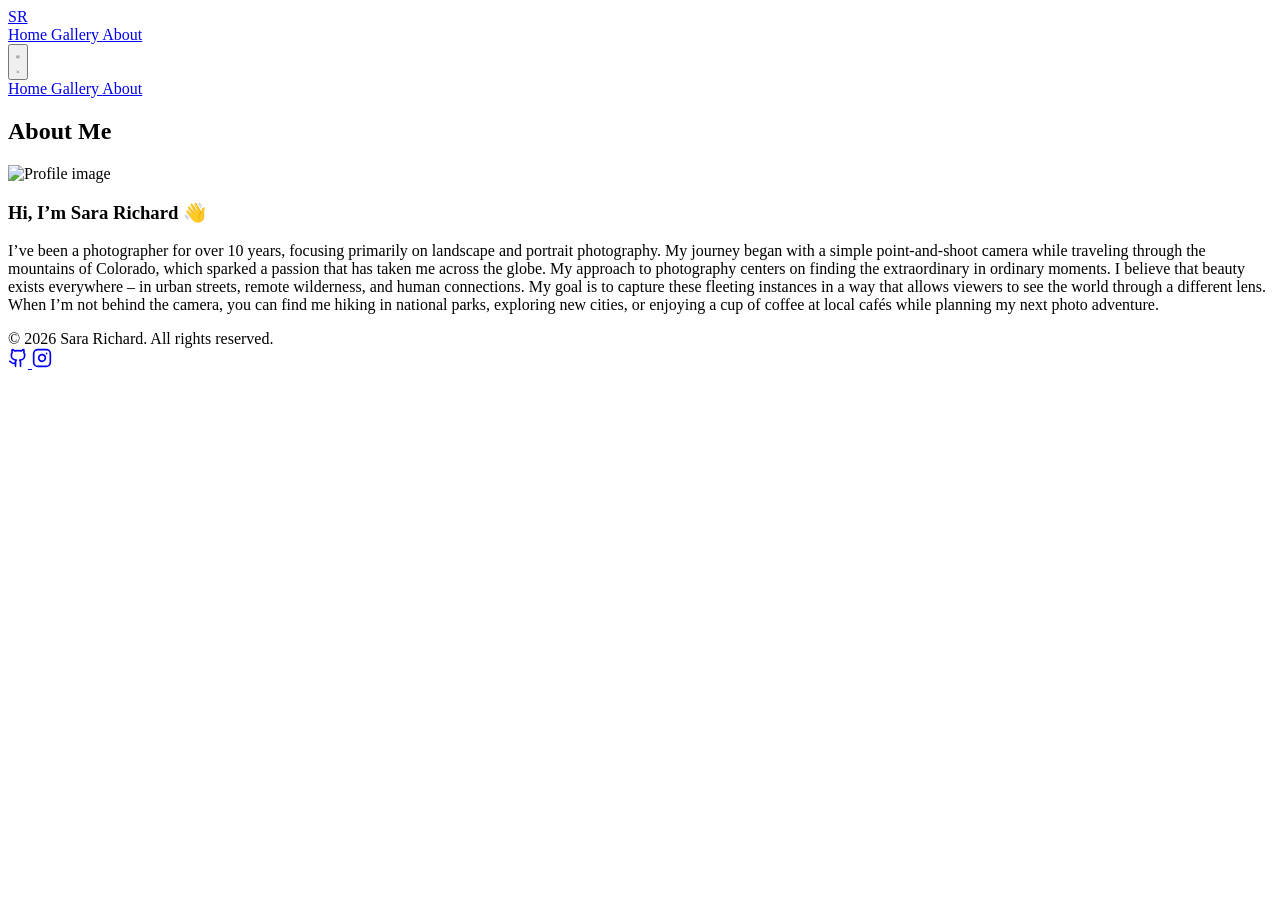
==== about/index.html @ f0ae27d9 "Deploying to gh-pages from @ momentsbyandrew/astro-site@68e02609ec1c81f5d4b66ccd08ec660461663c8a 🚀" ====
<!DOCTYPE html><html lang="en" class="h-full"> <head><meta charset="utf-8"><link rel="icon" type="image/x-icon" href="/astro-photography-portfolio/favicon.ico"><link rel="preconnect" href="https://fonts.googleapis.com"><link rel="preconnect" href="https://fonts.gstatic.com" crossorigin><link href="https://fonts.googleapis.com/css2?family=Dancing+Script:wght@400;500;600;700&display=swap" rel="stylesheet"><meta name="viewport" content="width=device-width"><meta name="generator" content="Astro v5.8.1"><title>Sara Richard</title><link rel="stylesheet" href="/astro-photography-portfolio/_astro/about.BwCIxoq3.css"></head> <body> <link rel="preconnect" href="https://fonts.googleapis.com"><link rel="preconnect" href="https://fonts.gstatic.com" crossorigin><link href="https://fonts.googleapis.com/css2?family=Dancing+Script:wght@400..700&display=swap" rel="stylesheet"><nav x-data="{ isOpen: false, scrolled: false }" @scroll.window="scrolled = window.scrollY > 50" class="fixed top-0 left-0 w-full z-50 transition-all duration-300" :class="scrolled ? 'py-3 bg-white shadow-sm' : 'py-5 bg-transparent'"> <div class="container mx-auto flex justify-between items-center"> <a href="/astro-photography-portfolio" id="logo" class="text-2xl md:text-4xl font-semibold tracking-tight"> SR </a> <!-- Desktop Menu --> <div class="hidden md:flex space-x-8"> <a href="/astro-photography-portfolio" class="nav-link relative after:content-[''] after:absolute after:left-0 after:bottom-[-2px] after:h-[2px] after:bg-black after:w-0 hover:after:w-full transition-all"> Home </a><a href="/astro-photography-portfolio/collections" class="nav-link relative after:content-[''] after:absolute after:left-0 after:bottom-[-2px] after:h-[2px] after:bg-black after:w-0 hover:after:w-full transition-all"> Gallery </a><a href="/astro-photography-portfolio/about" class="nav-link relative after:content-[''] after:absolute after:left-0 after:bottom-[-2px] after:h-[2px] after:bg-black after:w-0 hover:after:w-full transition-all"> About </a> </div> <!-- Mobile Menu Button --> <button @click="isOpen = !isOpen" class="md:hidden text-gray-800 focus:outline-none"> <svg x-show="!isOpen" class="h-6 w-6" fill="none" viewBox="0 0 24 24" stroke="currentColor"> <path stroke-linecap="round" stroke-linejoin="round" stroke-width="2" d="M4 6h16M4 12h16M4 18h16"></path> </svg> <svg x-show="isOpen" class="h-6 w-6" fill="none" viewBox="0 0 24 24" stroke="currentColor"> <path stroke-linecap="round" stroke-linejoin="round" stroke-width="2" d="M6 18L18 6M6 6l12 12"></path> </svg> </button> </div> <!-- Mobile Menu --> <div x-show="isOpen" class="md:hidden absolute top-full left-0 w-full bg-white shadow-md"> <div class="flex flex-col py-4 px-6 space-y-4"> <a href="/astro-photography-portfolio" class="text-lg" @click="isOpen = false"> Home </a><a href="/astro-photography-portfolio/collections" class="text-lg" @click="isOpen = false"> Gallery </a><a href="/astro-photography-portfolio/about" class="text-lg" @click="isOpen = false"> About </a> </div> </div> </nav> <main>  <section class="pt-32 pb-20"> <div class="container-custom"> <div class="max-w-2xl mx-auto text-center mb-16"> <h1 class="text-4xl md:text-5xl font-bold mb-4">About Me</h1> </div> <div class="grid grid-cols-1 lg:grid-cols-2 gap-16 items-center"> <div> <img src="/astro-photography-portfolio/images/profile.webp" alt="Profile image" class="w-full h-auto rounded-lg shadow-lg border-8 my-4 border-white md:p-4" width="720" height="720"> </div> <div class="prose text-gray-700 mb-6"> <h3 id="hi-im-sara-richard">Hi, I’m Sara Richard 👋</h3>
<p>I’ve been a photographer for over 10 years, focusing primarily on landscape and portrait photography. My journey began
with a simple point-and-shoot camera while traveling through the mountains of Colorado, which sparked a passion that has
taken me across the globe.
My approach to photography centers on finding the extraordinary in ordinary moments. I believe that beauty exists
everywhere – in urban streets, remote wilderness, and human connections. My goal is to capture these fleeting instances
in a way that allows viewers to see the world through a different lens.
When I’m not behind the camera, you can find me hiking in national parks, exploring new cities, or enjoying a cup of
coffee at local cafés while planning my next photo adventure.</p> </div> </div> </div> </section>  </main> <footer class="py-10 border-t border-gray-100 mt-auto"> <div class="container mx-auto"> <div class="flex flex-col md:flex-row justify-between items-center"> <div class="text-sm font-sans text-gray-500 mb-4 md:mb-0">
© 2026 Sara Richard. All rights reserved.
</div> <div class="flex space-x-6"> <a href="https://github.com/rockem/astro-photography-portfolio" target="_blank" rel="noopener noreferrer" class="text-gray-500 hover:text-gray-800 transition-colors duration-200" aria-label="GitHub"> <svg xmlns="http://www.w3.org/2000/svg" stroke-width="2" width="20" height="20" stroke="currentColor" stroke-linecap="round" stroke-linejoin="round" fill="none" viewBox="0 0 24 24" class="lucide lucide-github">  <path d="M15 22v-4a4.8 4.8 0 0 0-1-3.5c3 0 6-2 6-5.5.08-1.25-.27-2.48-1-3.5.28-1.15.28-2.35 0-3.5 0 0-1 0-3 1.5-2.64-.5-5.36-.5-8 0C6 2 5 2 5 2c-.3 1.15-.3 2.35 0 3.5A5.403 5.403 0 0 0 4 9c0 3.5 3 5.5 6 5.5-.39.49-.68 1.05-.85 1.65-.17.6-.22 1.23-.15 1.85v4"></path> <path d="M9 18c-4.51 2-5-2-7-2"></path>  </svg> </a><a href="https://www.instagram.com" target="_blank" rel="noopener noreferrer" class="text-gray-500 hover:text-gray-800 transition-colors duration-200" aria-label="Instagram"> <svg xmlns="http://www.w3.org/2000/svg" stroke-width="2" width="20" height="20" stroke="currentColor" stroke-linecap="round" stroke-linejoin="round" fill="none" viewBox="0 0 24 24" class="lucide lucide-instagram">  <rect width="20" height="20" x="2" y="2" rx="5" ry="5"></rect> <path d="M16 11.37A4 4 0 1 1 12.63 8 4 4 0 0 1 16 11.37z"></path> <line x1="17.5" x2="17.51" y1="6.5" y2="6.5"></line>  </svg> </a> </div> </div> </div> </footer> <script defer src="https://unpkg.com/alpinejs@3.x.x/dist/cdn.min.js"></script></body></html>
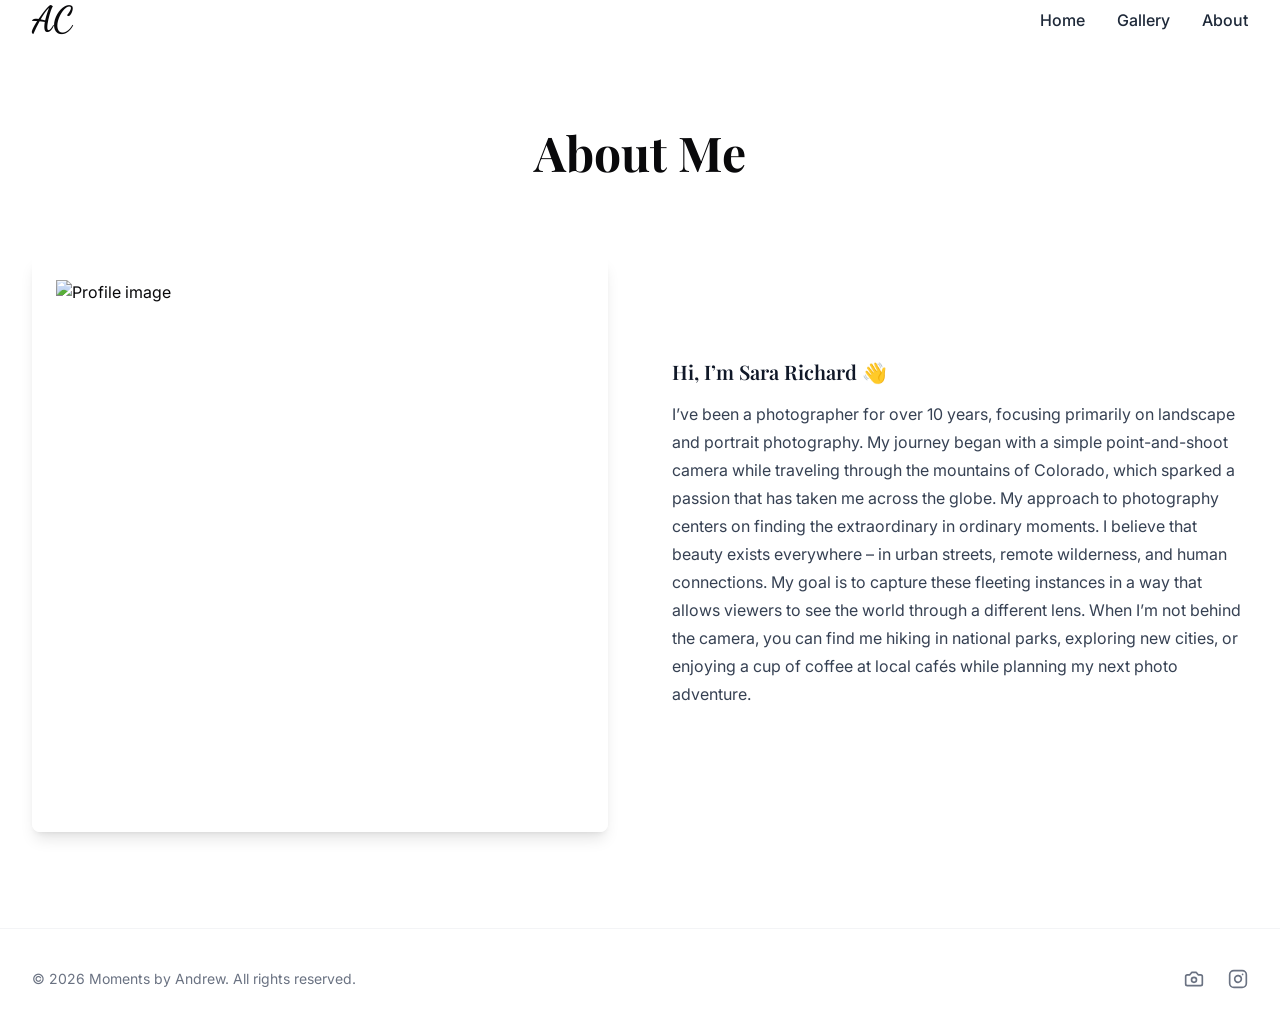
==== commit c1c20f5c: "Deploying to gh-pages from @ momentsbyandrew/astro-site@abc26e1e78dba53035476753a59da7ffa6b066e9 🚀" ====
--- a/about/index.html
+++ b/about/index.html
@@ -1,4 +1,4 @@
-<!DOCTYPE html><html lang="en" class="h-full"> <head><meta charset="utf-8"><link rel="icon" type="image/x-icon" href="/astro-photography-portfolio/favicon.ico"><link rel="preconnect" href="https://fonts.googleapis.com"><link rel="preconnect" href="https://fonts.gstatic.com" crossorigin><link href="https://fonts.googleapis.com/css2?family=Dancing+Script:wght@400;500;600;700&display=swap" rel="stylesheet"><meta name="viewport" content="width=device-width"><meta name="generator" content="Astro v5.8.1"><title>Sara Richard</title><link rel="stylesheet" href="/astro-photography-portfolio/_astro/about.BwCIxoq3.css"></head> <body> <link rel="preconnect" href="https://fonts.googleapis.com"><link rel="preconnect" href="https://fonts.gstatic.com" crossorigin><link href="https://fonts.googleapis.com/css2?family=Dancing+Script:wght@400..700&display=swap" rel="stylesheet"><nav x-data="{ isOpen: false, scrolled: false }" @scroll.window="scrolled = window.scrollY > 50" class="fixed top-0 left-0 w-full z-50 transition-all duration-300" :class="scrolled ? 'py-3 bg-white shadow-sm' : 'py-5 bg-transparent'"> <div class="container mx-auto flex justify-between items-center"> <a href="/astro-photography-portfolio" id="logo" class="text-2xl md:text-4xl font-semibold tracking-tight"> SR </a> <!-- Desktop Menu --> <div class="hidden md:flex space-x-8"> <a href="/astro-photography-portfolio" class="nav-link relative after:content-[''] after:absolute after:left-0 after:bottom-[-2px] after:h-[2px] after:bg-black after:w-0 hover:after:w-full transition-all"> Home </a><a href="/astro-photography-portfolio/collections" class="nav-link relative after:content-[''] after:absolute after:left-0 after:bottom-[-2px] after:h-[2px] after:bg-black after:w-0 hover:after:w-full transition-all"> Gallery </a><a href="/astro-photography-portfolio/about" class="nav-link relative after:content-[''] after:absolute after:left-0 after:bottom-[-2px] after:h-[2px] after:bg-black after:w-0 hover:after:w-full transition-all"> About </a> </div> <!-- Mobile Menu Button --> <button @click="isOpen = !isOpen" class="md:hidden text-gray-800 focus:outline-none"> <svg x-show="!isOpen" class="h-6 w-6" fill="none" viewBox="0 0 24 24" stroke="currentColor"> <path stroke-linecap="round" stroke-linejoin="round" stroke-width="2" d="M4 6h16M4 12h16M4 18h16"></path> </svg> <svg x-show="isOpen" class="h-6 w-6" fill="none" viewBox="0 0 24 24" stroke="currentColor"> <path stroke-linecap="round" stroke-linejoin="round" stroke-width="2" d="M6 18L18 6M6 6l12 12"></path> </svg> </button> </div> <!-- Mobile Menu --> <div x-show="isOpen" class="md:hidden absolute top-full left-0 w-full bg-white shadow-md"> <div class="flex flex-col py-4 px-6 space-y-4"> <a href="/astro-photography-portfolio" class="text-lg" @click="isOpen = false"> Home </a><a href="/astro-photography-portfolio/collections" class="text-lg" @click="isOpen = false"> Gallery </a><a href="/astro-photography-portfolio/about" class="text-lg" @click="isOpen = false"> About </a> </div> </div> </nav> <main>  <section class="pt-32 pb-20"> <div class="container-custom"> <div class="max-w-2xl mx-auto text-center mb-16"> <h1 class="text-4xl md:text-5xl font-bold mb-4">About Me</h1> </div> <div class="grid grid-cols-1 lg:grid-cols-2 gap-16 items-center"> <div> <img src="/astro-photography-portfolio/images/profile.webp" alt="Profile image" class="w-full h-auto rounded-lg shadow-lg border-8 my-4 border-white md:p-4" width="720" height="720"> </div> <div class="prose text-gray-700 mb-6"> <h3 id="hi-im-sara-richard">Hi, I’m Sara Richard 👋</h3>
+<!DOCTYPE html><html lang="en" class="h-full"> <head><meta charset="utf-8"><link rel="icon" type="image/x-icon" href="//favicon.ico"><link rel="preconnect" href="https://fonts.googleapis.com"><link rel="preconnect" href="https://fonts.gstatic.com" crossorigin><link href="https://fonts.googleapis.com/css2?family=Dancing+Script:wght@400;500;600;700&display=swap" rel="stylesheet"><meta name="viewport" content="width=device-width"><meta name="generator" content="Astro v5.8.1"><title>Moments by Andrew</title><link rel="stylesheet" href="/_astro/about.BwCIxoq3.css"></head> <body> <link rel="preconnect" href="https://fonts.googleapis.com"><link rel="preconnect" href="https://fonts.gstatic.com" crossorigin><link href="https://fonts.googleapis.com/css2?family=Dancing+Script:wght@400..700&display=swap" rel="stylesheet"><nav x-data="{ isOpen: false, scrolled: false }" @scroll.window="scrolled = window.scrollY > 50" class="fixed top-0 left-0 w-full z-50 transition-all duration-300" :class="scrolled ? 'py-3 bg-white shadow-sm' : 'py-5 bg-transparent'"> <div class="container mx-auto flex justify-between items-center"> <a href="/" id="logo" class="text-2xl md:text-4xl font-semibold tracking-tight"> AC </a> <!-- Desktop Menu --> <div class="hidden md:flex space-x-8"> <a href="/" class="nav-link relative after:content-[''] after:absolute after:left-0 after:bottom-[-2px] after:h-[2px] after:bg-black after:w-0 hover:after:w-full transition-all"> Home </a><a href="//collections" class="nav-link relative after:content-[''] after:absolute after:left-0 after:bottom-[-2px] after:h-[2px] after:bg-black after:w-0 hover:after:w-full transition-all"> Gallery </a><a href="//about" class="nav-link relative after:content-[''] after:absolute after:left-0 after:bottom-[-2px] after:h-[2px] after:bg-black after:w-0 hover:after:w-full transition-all"> About </a> </div> <!-- Mobile Menu Button --> <button @click="isOpen = !isOpen" class="md:hidden text-gray-800 focus:outline-none"> <svg x-show="!isOpen" class="h-6 w-6" fill="none" viewBox="0 0 24 24" stroke="currentColor"> <path stroke-linecap="round" stroke-linejoin="round" stroke-width="2" d="M4 6h16M4 12h16M4 18h16"></path> </svg> <svg x-show="isOpen" class="h-6 w-6" fill="none" viewBox="0 0 24 24" stroke="currentColor"> <path stroke-linecap="round" stroke-linejoin="round" stroke-width="2" d="M6 18L18 6M6 6l12 12"></path> </svg> </button> </div> <!-- Mobile Menu --> <div x-show="isOpen" class="md:hidden absolute top-full left-0 w-full bg-white shadow-md"> <div class="flex flex-col py-4 px-6 space-y-4"> <a href="/" class="text-lg" @click="isOpen = false"> Home </a><a href="//collections" class="text-lg" @click="isOpen = false"> Gallery </a><a href="//about" class="text-lg" @click="isOpen = false"> About </a> </div> </div> </nav> <main>  <section class="pt-32 pb-20"> <div class="container-custom"> <div class="max-w-2xl mx-auto text-center mb-16"> <h1 class="text-4xl md:text-5xl font-bold mb-4">About Me</h1> </div> <div class="grid grid-cols-1 lg:grid-cols-2 gap-16 items-center"> <div> <img src="//images/profile.webp" alt="Profile image" class="w-full h-auto rounded-lg shadow-lg border-8 my-4 border-white md:p-4" width="720" height="720"> </div> <div class="prose text-gray-700 mb-6"> <h3 id="hi-im-sara-richard">Hi, I’m Sara Richard 👋</h3>
 <p>I’ve been a photographer for over 10 years, focusing primarily on landscape and portrait photography. My journey began
 with a simple point-and-shoot camera while traveling through the mountains of Colorado, which sparked a passion that has
 taken me across the globe.
@@ -7,5 +7,5 @@
 in a way that allows viewers to see the world through a different lens.
 When I’m not behind the camera, you can find me hiking in national parks, exploring new cities, or enjoying a cup of
 coffee at local cafés while planning my next photo adventure.</p> </div> </div> </div> </section>  </main> <footer class="py-10 border-t border-gray-100 mt-auto"> <div class="container mx-auto"> <div class="flex flex-col md:flex-row justify-between items-center"> <div class="text-sm font-sans text-gray-500 mb-4 md:mb-0">
-© 2026 Sara Richard. All rights reserved.
-</div> <div class="flex space-x-6"> <a href="https://github.com/rockem/astro-photography-portfolio" target="_blank" rel="noopener noreferrer" class="text-gray-500 hover:text-gray-800 transition-colors duration-200" aria-label="GitHub"> <svg xmlns="http://www.w3.org/2000/svg" stroke-width="2" width="20" height="20" stroke="currentColor" stroke-linecap="round" stroke-linejoin="round" fill="none" viewBox="0 0 24 24" class="lucide lucide-github">  <path d="M15 22v-4a4.8 4.8 0 0 0-1-3.5c3 0 6-2 6-5.5.08-1.25-.27-2.48-1-3.5.28-1.15.28-2.35 0-3.5 0 0-1 0-3 1.5-2.64-.5-5.36-.5-8 0C6 2 5 2 5 2c-.3 1.15-.3 2.35 0 3.5A5.403 5.403 0 0 0 4 9c0 3.5 3 5.5 6 5.5-.39.49-.68 1.05-.85 1.65-.17.6-.22 1.23-.15 1.85v4"></path> <path d="M9 18c-4.51 2-5-2-7-2"></path>  </svg> </a><a href="https://www.instagram.com" target="_blank" rel="noopener noreferrer" class="text-gray-500 hover:text-gray-800 transition-colors duration-200" aria-label="Instagram"> <svg xmlns="http://www.w3.org/2000/svg" stroke-width="2" width="20" height="20" stroke="currentColor" stroke-linecap="round" stroke-linejoin="round" fill="none" viewBox="0 0 24 24" class="lucide lucide-instagram">  <rect width="20" height="20" x="2" y="2" rx="5" ry="5"></rect> <path d="M16 11.37A4 4 0 1 1 12.63 8 4 4 0 0 1 16 11.37z"></path> <line x1="17.5" x2="17.51" y1="6.5" y2="6.5"></line>  </svg> </a> </div> </div> </div> </footer> <script defer src="https://unpkg.com/alpinejs@3.x.x/dist/cdn.min.js"></script></body></html>+© 2026 Moments by Andrew. All rights reserved.
+</div> <div class="flex space-x-6"> <a href="https://momentsbyandrew.com" target="_blank" rel="noopener noreferrer" class="text-gray-500 hover:text-gray-800 transition-colors duration-200" aria-label="Home"> <svg xmlns="http://www.w3.org/2000/svg" stroke-width="2" width="20" height="20" stroke="currentColor" stroke-linecap="round" stroke-linejoin="round" fill="none" viewBox="0 0 24 24" class="lucide lucide-camera">  <path d="M14.5 4h-5L7 7H4a2 2 0 0 0-2 2v9a2 2 0 0 0 2 2h16a2 2 0 0 0 2-2V9a2 2 0 0 0-2-2h-3l-2.5-3z"></path> <circle cx="12" cy="13" r="3"></circle>  </svg> </a><a href="https://www.instagram.com/capi2lo/" target="_blank" rel="noopener noreferrer" class="text-gray-500 hover:text-gray-800 transition-colors duration-200" aria-label="Instagram"> <svg xmlns="http://www.w3.org/2000/svg" stroke-width="2" width="20" height="20" stroke="currentColor" stroke-linecap="round" stroke-linejoin="round" fill="none" viewBox="0 0 24 24" class="lucide lucide-instagram">  <rect width="20" height="20" x="2" y="2" rx="5" ry="5"></rect> <path d="M16 11.37A4 4 0 1 1 12.63 8 4 4 0 0 1 16 11.37z"></path> <line x1="17.5" x2="17.51" y1="6.5" y2="6.5"></line>  </svg> </a> </div> </div> </div> </footer> <script defer src="https://unpkg.com/alpinejs@3.x.x/dist/cdn.min.js"></script></body></html>
--- a/_astro/about.BwCIxoq3.css
+++ b/_astro/about.BwCIxoq3.css
@@ -0,0 +1 @@
+@import"https://fonts.googleapis.com/css2?family=Playfair+Display:wght@400;500;600;700&family=Inter:wght@300;400;500;600&display=swap";@import"https://fonts.googleapis.com/css2?family=Dancing+Script:wght@400;500;600;700&display=swap";/*! tailwindcss v4.0.14 | MIT License | https://tailwindcss.com */@layer theme{:root,:host{--font-mono:ui-monospace,SFMono-Regular,Menlo,Monaco,Consolas,"Liberation Mono","Courier New",monospace;--color-gray-100:oklch(.967 .003 264.542);--color-gray-200:oklch(.928 .006 264.531);--color-gray-300:oklch(.872 .01 258.338);--color-gray-500:oklch(.551 .027 264.364);--color-gray-600:oklch(.446 .03 256.802);--color-gray-700:oklch(.373 .034 259.733);--color-gray-800:oklch(.278 .033 256.848);--color-gray-900:oklch(.21 .034 264.665);--color-black:#000;--color-white:#fff;--spacing:.25rem;--container-xl:36rem;--container-2xl:42rem;--text-sm:.875rem;--text-sm--line-height:calc(1.25/.875);--text-base:1rem;--text-base--line-height: 1.5 ;--text-lg:1.125rem;--text-lg--line-height:calc(1.75/1.125);--text-2xl:1.5rem;--text-2xl--line-height:calc(2/1.5);--text-3xl:1.875rem;--text-3xl--line-height: 1.2 ;--text-4xl:2.25rem;--text-4xl--line-height:calc(2.5/2.25);--text-5xl:3rem;--text-5xl--line-height:1;--font-weight-medium:500;--font-weight-semibold:600;--font-weight-bold:700;--tracking-tight:-.025em;--leading-tight:1.25;--ease-out:cubic-bezier(0,0,.2,1);--ease-in-out:cubic-bezier(.4,0,.2,1);--default-transition-duration:.15s;--default-transition-timing-function:cubic-bezier(.4,0,.2,1);--default-font-family:Inter,sans-serif;--default-font-feature-settings:normal;--default-font-variation-settings:normal;--default-mono-font-family:var(--font-mono);--default-mono-font-feature-settings:var(--font-mono--font-feature-settings);--default-mono-font-variation-settings:var(--font-mono--font-variation-settings)}}@layer base{*,:after,:before,::backdrop{box-sizing:border-box;border:0 solid;margin:0;padding:0}::file-selector-button{box-sizing:border-box;border:0 solid;margin:0;padding:0}html,:host{-webkit-text-size-adjust:100%;tab-size:4;line-height:1.5;font-family:var(--default-font-family,ui-sans-serif,system-ui,sans-serif,"Apple Color Emoji","Segoe UI Emoji","Segoe UI Symbol","Noto Color Emoji");font-feature-settings:var(--default-font-feature-settings,normal);font-variation-settings:var(--default-font-variation-settings,normal);-webkit-tap-highlight-color:transparent}body{line-height:inherit}hr{height:0;color:inherit;border-top-width:1px}abbr:where([title]){-webkit-text-decoration:underline dotted;text-decoration:underline dotted}h1,h2,h3,h4,h5,h6{font-size:inherit;font-weight:inherit}a{color:inherit;-webkit-text-decoration:inherit;text-decoration:inherit}b,strong{font-weight:bolder}code,kbd,samp,pre{font-family:var(--default-mono-font-family,ui-monospace,SFMono-Regular,Menlo,Monaco,Consolas,"Liberation Mono","Courier New",monospace);font-feature-settings:var(--default-mono-font-feature-settings,normal);font-variation-settings:var(--default-mono-font-variation-settings,normal);font-size:1em}small{font-size:80%}sub,sup{vertical-align:baseline;font-size:75%;line-height:0;position:relative}sub{bottom:-.25em}sup{top:-.5em}table{text-indent:0;border-color:inherit;border-collapse:collapse}:-moz-focusring{outline:auto}progress{vertical-align:baseline}summary{display:list-item}ol,ul,menu{list-style:none}img,svg,video,canvas,audio,iframe,embed,object{vertical-align:middle;display:block}img,video{max-width:100%;height:auto}button,input,select,optgroup,textarea{font:inherit;font-feature-settings:inherit;font-variation-settings:inherit;letter-spacing:inherit;color:inherit;opacity:1;background-color:#0000;border-radius:0}::file-selector-button{font:inherit;font-feature-settings:inherit;font-variation-settings:inherit;letter-spacing:inherit;color:inherit;opacity:1;background-color:#0000;border-radius:0}:where(select:is([multiple],[size])) optgroup{font-weight:bolder}:where(select:is([multiple],[size])) optgroup option{padding-inline-start:20px}::file-selector-button{margin-inline-end:4px}::placeholder{opacity:1;color:color-mix(in oklab,currentColor 50%,transparent)}textarea{resize:vertical}::-webkit-search-decoration{-webkit-appearance:none}::-webkit-date-and-time-value{min-height:1lh;text-align:inherit}::-webkit-datetime-edit{display:inline-flex}::-webkit-datetime-edit-fields-wrapper{padding:0}::-webkit-datetime-edit{padding-block:0}::-webkit-datetime-edit-year-field{padding-block:0}::-webkit-datetime-edit-month-field{padding-block:0}::-webkit-datetime-edit-day-field{padding-block:0}::-webkit-datetime-edit-hour-field{padding-block:0}::-webkit-datetime-edit-minute-field{padding-block:0}::-webkit-datetime-edit-second-field{padding-block:0}::-webkit-datetime-edit-millisecond-field{padding-block:0}::-webkit-datetime-edit-meridiem-field{padding-block:0}:-moz-ui-invalid{box-shadow:none}button,input:where([type=button],[type=reset],[type=submit]){appearance:button}::file-selector-button{appearance:button}::-webkit-inner-spin-button{height:auto}::-webkit-outer-spin-button{height:auto}[hidden]:where(:not([hidden=until-found])){display:none!important}:root{--background:0 0% 100%;--foreground:240 10% 3.9%;--card:0 0% 100%;--card-foreground:240 10% 3.9%;--popover:0 0% 100%;--popover-foreground:240 10% 3.9%;--primary:240 5.9% 10%;--primary-foreground:0 0% 98%;--secondary:240 4.8% 95.9%;--secondary-foreground:240 5.9% 10%;--muted:240 4.8% 95.9%;--muted-foreground:240 3.8% 46.1%;--accent:240 4.8% 95.9%;--accent-foreground:240 5.9% 10%;--destructive:0 84.2% 60.2%;--destructive-foreground:0 0% 98%;--border:240 5.9% 90%;--input:240 5.9% 90%;--ring:240 10% 3.9%;--radius:.5rem}body{background-color:hsl(var(--background));color:hsl(var(--foreground));font-family:Inter,sans-serif}h1,h2,h3,h4,h5,h6{font-family:Playfair Display,serif}#logo{font-family:Dancing Script,cursive}}@layer components{.container-custom{max-width:1400px;padding-inline:calc(var(--spacing)*4);margin-inline:auto}@media (width>=40rem){.container-custom{padding-inline:calc(var(--spacing)*6)}}@media (width>=64rem){.container-custom{padding-inline:calc(var(--spacing)*8)}}.nav-link{font-size:var(--text-base);line-height:var(--tw-leading,var(--text-base--line-height));--tw-font-weight:var(--font-weight-medium);font-weight:var(--font-weight-medium);color:var(--color-gray-800);transition-property:all;transition-timing-function:var(--tw-ease,var(--default-transition-timing-function));transition-duration:var(--tw-duration,var(--default-transition-duration));--tw-duration:.3s;transition-duration:.3s;position:relative}@media (hover:hover){.nav-link:hover{color:var(--color-black)}}.nav-link:after{bottom:-2px;left:calc(var(--spacing)*0);height:1px;width:calc(var(--spacing)*0);background-color:var(--color-black);transition-property:all;transition-timing-function:var(--tw-ease,var(--default-transition-timing-function));transition-duration:var(--tw-duration,var(--default-transition-duration));--tw-duration:.3s;--tw-ease:var(--ease-in-out);transition-duration:.3s;transition-timing-function:var(--ease-in-out);--tw-content:"";content:var(--tw-content);position:absolute}.nav-link:hover:after{width:100%}}@layer utilities{.visible{visibility:visible}.absolute{position:absolute}.fixed{position:fixed}.relative{position:relative}.top-0{top:calc(var(--spacing)*0)}.top-\[80px\]{top:80px}.top-full{top:100%}.right-0{right:calc(var(--spacing)*0)}.bottom-10{bottom:calc(var(--spacing)*10)}.bottom-\[120px\]{bottom:120px}.left-0{left:calc(var(--spacing)*0)}.z-0{z-index:0}.z-10{z-index:10}.z-50{z-index:50}.container{width:100%}@media (width>=40rem){.container{max-width:40rem}}@media (width>=48rem){.container{max-width:48rem}}@media (width>=64rem){.container{max-width:64rem}}@media (width>=80rem){.container{max-width:80rem}}@media (width>=96rem){.container{max-width:96rem}}.container{margin-inline:auto;padding-inline:2rem}@media (width>=40rem){.container{max-width:none}}@media (width>=1400px){.container{max-width:1400px}}.mx-auto{margin-inline:auto}.my-4{margin-block:calc(var(--spacing)*4)}.prose{color:var(--tw-prose-body);--tw-prose-body:oklch(.373 .034 259.733);--tw-prose-headings:oklch(.21 .034 264.665);--tw-prose-lead:oklch(.446 .03 256.802);--tw-prose-links:oklch(.21 .034 264.665);--tw-prose-bold:oklch(.21 .034 264.665);--tw-prose-counters:oklch(.551 .027 264.364);--tw-prose-bullets:oklch(.872 .01 258.338);--tw-prose-hr:oklch(.928 .006 264.531);--tw-prose-quotes:oklch(.21 .034 264.665);--tw-prose-quote-borders:oklch(.928 .006 264.531);--tw-prose-captions:oklch(.551 .027 264.364);--tw-prose-kbd:oklch(.21 .034 264.665);--tw-prose-kbd-shadows:NaN NaN NaN;--tw-prose-code:oklch(.21 .034 264.665);--tw-prose-pre-code:oklch(.928 .006 264.531);--tw-prose-pre-bg:oklch(.278 .033 256.848);--tw-prose-th-borders:oklch(.872 .01 258.338);--tw-prose-td-borders:oklch(.928 .006 264.531);--tw-prose-invert-body:oklch(.872 .01 258.338);--tw-prose-invert-headings:#fff;--tw-prose-invert-lead:oklch(.707 .022 261.325);--tw-prose-invert-links:#fff;--tw-prose-invert-bold:#fff;--tw-prose-invert-counters:oklch(.707 .022 261.325);--tw-prose-invert-bullets:oklch(.446 .03 256.802);--tw-prose-invert-hr:oklch(.373 .034 259.733);--tw-prose-invert-quotes:oklch(.967 .003 264.542);--tw-prose-invert-quote-borders:oklch(.373 .034 259.733);--tw-prose-invert-captions:oklch(.707 .022 261.325);--tw-prose-invert-kbd:#fff;--tw-prose-invert-kbd-shadows:255 255 255;--tw-prose-invert-code:#fff;--tw-prose-invert-pre-code:oklch(.872 .01 258.338);--tw-prose-invert-pre-bg:#00000080;--tw-prose-invert-th-borders:oklch(.446 .03 256.802);--tw-prose-invert-td-borders:oklch(.373 .034 259.733);max-width:65ch;font-size:1rem;line-height:1.75}.prose :where(p):not(:where([class~=not-prose],[class~=not-prose] *)){margin-top:1.25em;margin-bottom:1.25em}.prose :where([class~=lead]):not(:where([class~=not-prose],[class~=not-prose] *)){color:var(--tw-prose-lead);margin-top:1.2em;margin-bottom:1.2em;font-size:1.25em;line-height:1.6}.prose :where(a):not(:where([class~=not-prose],[class~=not-prose] *)){color:var(--tw-prose-links);font-weight:500;text-decoration:underline}.prose :where(strong):not(:where([class~=not-prose],[class~=not-prose] *)){color:var(--tw-prose-bold);font-weight:600}.prose :where(a strong):not(:where([class~=not-prose],[class~=not-prose] *)),.prose :where(blockquote strong):not(:where([class~=not-prose],[class~=not-prose] *)),.prose :where(thead th strong):not(:where([class~=not-prose],[class~=not-prose] *)){color:inherit}.prose :where(ol):not(:where([class~=not-prose],[class~=not-prose] *)){margin-top:1.25em;margin-bottom:1.25em;padding-inline-start:1.625em;list-style-type:decimal}.prose :where(ol[type=A]):not(:where([class~=not-prose],[class~=not-prose] *)){list-style-type:upper-alpha}.prose :where(ol[type=a]):not(:where([class~=not-prose],[class~=not-prose] *)){list-style-type:lower-alpha}.prose :where(ol[type=A s]):not(:where([class~=not-prose],[class~=not-prose] *)){list-style-type:upper-alpha}.prose :where(ol[type=a s]):not(:where([class~=not-prose],[class~=not-prose] *)){list-style-type:lower-alpha}.prose :where(ol[type=I]):not(:where([class~=not-prose],[class~=not-prose] *)){list-style-type:upper-roman}.prose :where(ol[type=i]):not(:where([class~=not-prose],[class~=not-prose] *)){list-style-type:lower-roman}.prose :where(ol[type=I s]):not(:where([class~=not-prose],[class~=not-prose] *)){list-style-type:upper-roman}.prose :where(ol[type=i s]):not(:where([class~=not-prose],[class~=not-prose] *)){list-style-type:lower-roman}.prose :where(ol[type="1"]):not(:where([class~=not-prose],[class~=not-prose] *)){list-style-type:decimal}.prose :where(ul):not(:where([class~=not-prose],[class~=not-prose] *)){margin-top:1.25em;margin-bottom:1.25em;padding-inline-start:1.625em;list-style-type:disc}.prose :where(ol>li):not(:where([class~=not-prose],[class~=not-prose] *))::marker{color:var(--tw-prose-counters);font-weight:400}.prose :where(ul>li):not(:where([class~=not-prose],[class~=not-prose] *))::marker{color:var(--tw-prose-bullets)}.prose :where(dt):not(:where([class~=not-prose],[class~=not-prose] *)){color:var(--tw-prose-headings);margin-top:1.25em;font-weight:600}.prose :where(hr):not(:where([class~=not-prose],[class~=not-prose] *)){border-color:var(--tw-prose-hr);border-top-width:1px;margin-top:3em;margin-bottom:3em}.prose :where(blockquote):not(:where([class~=not-prose],[class~=not-prose] *)){color:var(--tw-prose-quotes);border-inline-start-width:.25rem;border-inline-start-color:var(--tw-prose-quote-borders);quotes:"“""”""‘""’";margin-top:1.6em;margin-bottom:1.6em;padding-inline-start:1em;font-style:italic;font-weight:500}.prose :where(blockquote p:first-of-type):not(:where([class~=not-prose],[class~=not-prose] *)):before{content:open-quote}.prose :where(blockquote p:last-of-type):not(:where([class~=not-prose],[class~=not-prose] *)):after{content:close-quote}.prose :where(h1):not(:where([class~=not-prose],[class~=not-prose] *)){color:var(--tw-prose-headings);margin-top:0;margin-bottom:.888889em;font-size:2.25em;font-weight:800;line-height:1.11111}.prose :where(h1 strong):not(:where([class~=not-prose],[class~=not-prose] *)){color:inherit;font-weight:900}.prose :where(h2):not(:where([class~=not-prose],[class~=not-prose] *)){color:var(--tw-prose-headings);margin-top:2em;margin-bottom:1em;font-size:1.5em;font-weight:700;line-height:1.33333}.prose :where(h2 strong):not(:where([class~=not-prose],[class~=not-prose] *)){color:inherit;font-weight:800}.prose :where(h3):not(:where([class~=not-prose],[class~=not-prose] *)){color:var(--tw-prose-headings);margin-top:1.6em;margin-bottom:.6em;font-size:1.25em;font-weight:600;line-height:1.6}.prose :where(h3 strong):not(:where([class~=not-prose],[class~=not-prose] *)){color:inherit;font-weight:700}.prose :where(h4):not(:where([class~=not-prose],[class~=not-prose] *)){color:var(--tw-prose-headings);margin-top:1.5em;margin-bottom:.5em;font-weight:600;line-height:1.5}.prose :where(h4 strong):not(:where([class~=not-prose],[class~=not-prose] *)){color:inherit;font-weight:700}.prose :where(img):not(:where([class~=not-prose],[class~=not-prose] *)){margin-top:2em;margin-bottom:2em}.prose :where(picture):not(:where([class~=not-prose],[class~=not-prose] *)){margin-top:2em;margin-bottom:2em;display:block}.prose :where(video):not(:where([class~=not-prose],[class~=not-prose] *)){margin-top:2em;margin-bottom:2em}.prose :where(kbd):not(:where([class~=not-prose],[class~=not-prose] *)){color:var(--tw-prose-kbd);box-shadow:0 0 0 1px rgb(var(--tw-prose-kbd-shadows)/10%),0 3px rgb(var(--tw-prose-kbd-shadows)/10%);padding-top:.1875em;padding-inline-end:.375em;padding-bottom:.1875em;border-radius:.3125rem;padding-inline-start:.375em;font-family:inherit;font-size:.875em;font-weight:500}.prose :where(code):not(:where([class~=not-prose],[class~=not-prose] *)){color:var(--tw-prose-code);font-size:.875em;font-weight:600}.prose :where(code):not(:where([class~=not-prose],[class~=not-prose] *)):before,.prose :where(code):not(:where([class~=not-prose],[class~=not-prose] *)):after{content:"`"}.prose :where(a code):not(:where([class~=not-prose],[class~=not-prose] *)),.prose :where(h1 code):not(:where([class~=not-prose],[class~=not-prose] *)){color:inherit}.prose :where(h2 code):not(:where([class~=not-prose],[class~=not-prose] *)){color:inherit;font-size:.875em}.prose :where(h3 code):not(:where([class~=not-prose],[class~=not-prose] *)){color:inherit;font-size:.9em}.prose :where(h4 code):not(:where([class~=not-prose],[class~=not-prose] *)),.prose :where(blockquote code):not(:where([class~=not-prose],[class~=not-prose] *)),.prose :where(thead th code):not(:where([class~=not-prose],[class~=not-prose] *)){color:inherit}.prose :where(pre):not(:where([class~=not-prose],[class~=not-prose] *)){color:var(--tw-prose-pre-code);background-color:var(--tw-prose-pre-bg);padding-top:.857143em;padding-inline-end:1.14286em;padding-bottom:.857143em;border-radius:.375rem;margin-top:1.71429em;margin-bottom:1.71429em;padding-inline-start:1.14286em;font-size:.875em;font-weight:400;line-height:1.71429;overflow-x:auto}.prose :where(pre code):not(:where([class~=not-prose],[class~=not-prose] *)){font-weight:inherit;color:inherit;font-size:inherit;font-family:inherit;line-height:inherit;background-color:#0000;border-width:0;border-radius:0;padding:0}.prose :where(pre code):not(:where([class~=not-prose],[class~=not-prose] *)):before,.prose :where(pre code):not(:where([class~=not-prose],[class~=not-prose] *)):after{content:none}.prose :where(table):not(:where([class~=not-prose],[class~=not-prose] *)){table-layout:auto;width:100%;margin-top:2em;margin-bottom:2em;font-size:.875em;line-height:1.71429}.prose :where(thead):not(:where([class~=not-prose],[class~=not-prose] *)){border-bottom-width:1px;border-bottom-color:var(--tw-prose-th-borders)}.prose :where(thead th):not(:where([class~=not-prose],[class~=not-prose] *)){color:var(--tw-prose-headings);vertical-align:bottom;padding-inline-end:.571429em;padding-bottom:.571429em;padding-inline-start:.571429em;font-weight:600}.prose :where(tbody tr):not(:where([class~=not-prose],[class~=not-prose] *)){border-bottom-width:1px;border-bottom-color:var(--tw-prose-td-borders)}.prose :where(tbody tr:last-child):not(:where([class~=not-prose],[class~=not-prose] *)){border-bottom-width:0}.prose :where(tbody td):not(:where([class~=not-prose],[class~=not-prose] *)){vertical-align:baseline}.prose :where(tfoot):not(:where([class~=not-prose],[class~=not-prose] *)){border-top-width:1px;border-top-color:var(--tw-prose-th-borders)}.prose :where(tfoot td):not(:where([class~=not-prose],[class~=not-prose] *)){vertical-align:top}.prose :where(th,td):not(:where([class~=not-prose],[class~=not-prose] *)){text-align:start}.prose :where(figure>*):not(:where([class~=not-prose],[class~=not-prose] *)){margin-top:0;margin-bottom:0}.prose :where(figcaption):not(:where([class~=not-prose],[class~=not-prose] *)){color:var(--tw-prose-captions);margin-top:.857143em;font-size:.875em;line-height:1.42857}.prose :where(picture>img):not(:where([class~=not-prose],[class~=not-prose] *)){margin-top:0;margin-bottom:0}.prose :where(li):not(:where([class~=not-prose],[class~=not-prose] *)){margin-top:.5em;margin-bottom:.5em}.prose :where(ol>li):not(:where([class~=not-prose],[class~=not-prose] *)),.prose :where(ul>li):not(:where([class~=not-prose],[class~=not-prose] *)){padding-inline-start:.375em}.prose :where(.prose>ul>li p):not(:where([class~=not-prose],[class~=not-prose] *)){margin-top:.75em;margin-bottom:.75em}.prose :where(.prose>ul>li>p:first-child):not(:where([class~=not-prose],[class~=not-prose] *)){margin-top:1.25em}.prose :where(.prose>ul>li>p:last-child):not(:where([class~=not-prose],[class~=not-prose] *)){margin-bottom:1.25em}.prose :where(.prose>ol>li>p:first-child):not(:where([class~=not-prose],[class~=not-prose] *)){margin-top:1.25em}.prose :where(.prose>ol>li>p:last-child):not(:where([class~=not-prose],[class~=not-prose] *)){margin-bottom:1.25em}.prose :where(ul ul,ul ol,ol ul,ol ol):not(:where([class~=not-prose],[class~=not-prose] *)){margin-top:.75em;margin-bottom:.75em}.prose :where(dl):not(:where([class~=not-prose],[class~=not-prose] *)){margin-top:1.25em;margin-bottom:1.25em}.prose :where(dd):not(:where([class~=not-prose],[class~=not-prose] *)){margin-top:.5em;padding-inline-start:1.625em}.prose :where(hr+*):not(:where([class~=not-prose],[class~=not-prose] *)),.prose :where(h2+*):not(:where([class~=not-prose],[class~=not-prose] *)),.prose :where(h3+*):not(:where([class~=not-prose],[class~=not-prose] *)),.prose :where(h4+*):not(:where([class~=not-prose],[class~=not-prose] *)){margin-top:0}.prose :where(thead th:first-child):not(:where([class~=not-prose],[class~=not-prose] *)){padding-inline-start:0}.prose :where(thead th:last-child):not(:where([class~=not-prose],[class~=not-prose] *)){padding-inline-end:0}.prose :where(tbody td,tfoot td):not(:where([class~=not-prose],[class~=not-prose] *)){padding-top:.571429em;padding-inline-end:.571429em;padding-bottom:.571429em;padding-inline-start:.571429em}.prose :where(tbody td:first-child,tfoot td:first-child):not(:where([class~=not-prose],[class~=not-prose] *)){padding-inline-start:0}.prose :where(tbody td:last-child,tfoot td:last-child):not(:where([class~=not-prose],[class~=not-prose] *)){padding-inline-end:0}.prose :where(figure):not(:where([class~=not-prose],[class~=not-prose] *)){margin-top:2em;margin-bottom:2em}.prose :where(.prose>:first-child):not(:where([class~=not-prose],[class~=not-prose] *)){margin-top:0}.prose :where(.prose>:last-child):not(:where([class~=not-prose],[class~=not-prose] *)){margin-bottom:0}.mt-4{margin-top:calc(var(--spacing)*4)}.mt-8{margin-top:calc(var(--spacing)*8)}.mt-auto{margin-top:auto}.mb-2{margin-bottom:calc(var(--spacing)*2)}.mb-4{margin-bottom:calc(var(--spacing)*4)}.mb-6{margin-bottom:calc(var(--spacing)*6)}.mb-10{margin-bottom:calc(var(--spacing)*10)}.mb-12{margin-bottom:calc(var(--spacing)*12)}.mb-16{margin-bottom:calc(var(--spacing)*16)}.mb-32{margin-bottom:calc(var(--spacing)*32)}.block{display:block}.contents{display:contents}.flex{display:flex}.grid{display:grid}.hidden{display:none}.inline-block{display:inline-block}.h-6{height:calc(var(--spacing)*6)}.h-auto{height:auto}.h-full{height:100%}.min-h-screen{min-height:100vh}.w-6{width:calc(var(--spacing)*6)}.w-full{width:100%}.max-w-2xl{max-width:var(--container-2xl)}.max-w-xl{max-width:var(--container-xl)}.transform{transform:var(--tw-rotate-x)var(--tw-rotate-y)var(--tw-rotate-z)var(--tw-skew-x)var(--tw-skew-y)}.resize{resize:both}.grid-cols-1{grid-template-columns:repeat(1,minmax(0,1fr))}.flex-col{flex-direction:column}.flex-wrap{flex-wrap:wrap}.items-center{align-items:center}.justify-between{justify-content:space-between}.justify-center{justify-content:center}.gap-2{gap:calc(var(--spacing)*2)}.gap-16{gap:calc(var(--spacing)*16)}:where(.space-y-4>:not(:last-child)){--tw-space-y-reverse:0;margin-block-start:calc(calc(var(--spacing)*4)*var(--tw-space-y-reverse));margin-block-end:calc(calc(var(--spacing)*4)*calc(1 - var(--tw-space-y-reverse)))}:where(.space-x-6>:not(:last-child)){--tw-space-x-reverse:0;margin-inline-start:calc(calc(var(--spacing)*6)*var(--tw-space-x-reverse));margin-inline-end:calc(calc(var(--spacing)*6)*calc(1 - var(--tw-space-x-reverse)))}:where(.space-x-8>:not(:last-child)){--tw-space-x-reverse:0;margin-inline-start:calc(calc(var(--spacing)*8)*var(--tw-space-x-reverse));margin-inline-end:calc(calc(var(--spacing)*8)*calc(1 - var(--tw-space-x-reverse)))}.overflow-hidden{overflow:hidden}.rounded-lg{border-radius:var(--radius)}.rounded-md{border-radius:calc(var(--radius) - 2px)}.rounded-sm{border-radius:calc(var(--radius) - 4px)}.border{border-style:var(--tw-border-style);border-width:1px}.border-2{border-style:var(--tw-border-style);border-width:2px}.border-8{border-style:var(--tw-border-style);border-width:8px}.border-t{border-top-style:var(--tw-border-style);border-top-width:1px}.border-black{border-color:var(--color-black)}.border-gray-100{border-color:var(--color-gray-100)}.border-gray-200{border-color:var(--color-gray-200)}.border-white{border-color:var(--color-white)}.bg-black{background-color:var(--color-black)}.bg-transparent{background-color:#0000}.bg-white{background-color:var(--color-white)}.object-cover{object-fit:cover}.p-4{padding:calc(var(--spacing)*4)}.px-4{padding-inline:calc(var(--spacing)*4)}.px-6{padding-inline:calc(var(--spacing)*6)}.py-2{padding-block:calc(var(--spacing)*2)}.py-3{padding-block:calc(var(--spacing)*3)}.py-4{padding-block:calc(var(--spacing)*4)}.py-5{padding-block:calc(var(--spacing)*5)}.py-10{padding-block:calc(var(--spacing)*10)}.py-16{padding-block:calc(var(--spacing)*16)}.py-20{padding-block:calc(var(--spacing)*20)}.pt-24{padding-top:calc(var(--spacing)*24)}.pt-32{padding-top:calc(var(--spacing)*32)}.pb-20{padding-bottom:calc(var(--spacing)*20)}.text-center{text-align:center}.text-left{text-align:left}.font-sans{font-family:Inter,sans-serif}.text-2xl{font-size:var(--text-2xl);line-height:var(--tw-leading,var(--text-2xl--line-height))}.text-3xl{font-size:var(--text-3xl);line-height:var(--tw-leading,var(--text-3xl--line-height))}.text-4xl{font-size:var(--text-4xl);line-height:var(--tw-leading,var(--text-4xl--line-height))}.text-base{font-size:var(--text-base);line-height:var(--tw-leading,var(--text-base--line-height))}.text-lg{font-size:var(--text-lg);line-height:var(--tw-leading,var(--text-lg--line-height))}.text-sm{font-size:var(--text-sm);line-height:var(--tw-leading,var(--text-sm--line-height))}.leading-tight{--tw-leading:var(--leading-tight);line-height:var(--leading-tight)}.font-bold{--tw-font-weight:var(--font-weight-bold);font-weight:var(--font-weight-bold)}.font-medium{--tw-font-weight:var(--font-weight-medium);font-weight:var(--font-weight-medium)}.font-semibold{--tw-font-weight:var(--font-weight-semibold);font-weight:var(--font-weight-semibold)}.tracking-tight{--tw-tracking:var(--tracking-tight);letter-spacing:var(--tracking-tight)}.text-gray-500{color:var(--color-gray-500)}.text-gray-600{color:var(--color-gray-600)}.text-gray-700{color:var(--color-gray-700)}.text-gray-800{color:var(--color-gray-800)}.text-white{color:var(--color-white)}.accent-foreground{accent-color:hsl(var(--foreground))}.shadow-lg{--tw-shadow:0 10px 15px -3px var(--tw-shadow-color,#0000001a),0 4px 6px -4px var(--tw-shadow-color,#0000001a);box-shadow:var(--tw-inset-shadow),var(--tw-inset-ring-shadow),var(--tw-ring-offset-shadow),var(--tw-ring-shadow),var(--tw-shadow)}.shadow-md{--tw-shadow:0 4px 6px -1px var(--tw-shadow-color,#0000001a),0 2px 4px -2px var(--tw-shadow-color,#0000001a);box-shadow:var(--tw-inset-shadow),var(--tw-inset-ring-shadow),var(--tw-ring-offset-shadow),var(--tw-ring-shadow),var(--tw-shadow)}.shadow-sm{--tw-shadow:0 1px 3px 0 var(--tw-shadow-color,#0000001a),0 1px 2px -1px var(--tw-shadow-color,#0000001a);box-shadow:var(--tw-inset-shadow),var(--tw-inset-ring-shadow),var(--tw-ring-offset-shadow),var(--tw-ring-shadow),var(--tw-shadow)}.ring{--tw-ring-shadow:var(--tw-ring-inset,)0 0 0 calc(1px + var(--tw-ring-offset-width))var(--tw-ring-color,currentColor);box-shadow:var(--tw-inset-shadow),var(--tw-inset-ring-shadow),var(--tw-ring-offset-shadow),var(--tw-ring-shadow),var(--tw-shadow)}.filter{filter:var(--tw-blur,)var(--tw-brightness,)var(--tw-contrast,)var(--tw-grayscale,)var(--tw-hue-rotate,)var(--tw-invert,)var(--tw-saturate,)var(--tw-sepia,)var(--tw-drop-shadow,)}.transition-all{transition-property:all;transition-timing-function:var(--tw-ease,var(--default-transition-timing-function));transition-duration:var(--tw-duration,var(--default-transition-duration))}.transition-colors{transition-property:color,background-color,border-color,outline-color,text-decoration-color,fill,stroke,--tw-gradient-from,--tw-gradient-via,--tw-gradient-to;transition-timing-function:var(--tw-ease,var(--default-transition-timing-function));transition-duration:var(--tw-duration,var(--default-transition-duration))}.transition-opacity{transition-property:opacity;transition-timing-function:var(--tw-ease,var(--default-transition-timing-function));transition-duration:var(--tw-duration,var(--default-transition-duration))}.transition-shadow{transition-property:box-shadow;transition-timing-function:var(--tw-ease,var(--default-transition-timing-function));transition-duration:var(--tw-duration,var(--default-transition-duration))}.transition-transform{transition-property:transform,translate,scale,rotate;transition-timing-function:var(--tw-ease,var(--default-transition-timing-function));transition-duration:var(--tw-duration,var(--default-transition-duration))}.duration-200{--tw-duration:.2s;transition-duration:.2s}.duration-300{--tw-duration:.3s;transition-duration:.3s}.ease-out{--tw-ease:var(--ease-out);transition-timing-function:var(--ease-out)}.after\:absolute:after{content:var(--tw-content);position:absolute}.after\:bottom-\[-2px\]:after{content:var(--tw-content);bottom:-2px}.after\:left-0:after{content:var(--tw-content);left:calc(var(--spacing)*0)}.after\:h-\[2px\]:after{content:var(--tw-content);height:2px}.after\:w-0:after{content:var(--tw-content);width:calc(var(--spacing)*0)}.after\:bg-black:after{content:var(--tw-content);background-color:var(--color-black)}.after\:content-\[\'\'\]:after{--tw-content:"";content:var(--tw-content)}@media (hover:hover){.hover\:z-10:hover{z-index:10}.hover\:scale-105:hover{--tw-scale-x:105%;--tw-scale-y:105%;--tw-scale-z:105%;scale:var(--tw-scale-x)var(--tw-scale-y)}.hover\:scale-\[1\.02\]:hover{scale:1.02}.hover\:cursor-pointer:hover{cursor:pointer}.hover\:border-gray-300:hover{border-color:var(--color-gray-300)}.hover\:bg-black:hover{background-color:var(--color-black)}.hover\:text-gray-800:hover{color:var(--color-gray-800)}.hover\:text-gray-900:hover{color:var(--color-gray-900)}.hover\:text-white:hover{color:var(--color-white)}.hover\:shadow-lg:hover{--tw-shadow:0 10px 15px -3px var(--tw-shadow-color,#0000001a),0 4px 6px -4px var(--tw-shadow-color,#0000001a);box-shadow:var(--tw-inset-shadow),var(--tw-inset-ring-shadow),var(--tw-ring-offset-shadow),var(--tw-ring-shadow),var(--tw-shadow)}.hover\:after\:w-full:hover:after{content:var(--tw-content);width:100%}}.focus\:outline-none:focus{--tw-outline-style:none;outline-style:none}.active\:scale-95:active{--tw-scale-x:95%;--tw-scale-y:95%;--tw-scale-z:95%;scale:var(--tw-scale-x)var(--tw-scale-y)}@media (width>=48rem){.md\:mb-0{margin-bottom:calc(var(--spacing)*0)}.md\:flex{display:flex}.md\:hidden{display:none}.md\:flex-row{flex-direction:row}.md\:p-4{padding:calc(var(--spacing)*4)}.md\:py-16{padding-block:calc(var(--spacing)*16)}.md\:text-4xl{font-size:var(--text-4xl);line-height:var(--tw-leading,var(--text-4xl--line-height))}.md\:text-5xl{font-size:var(--text-5xl);line-height:var(--tw-leading,var(--text-5xl--line-height))}.md\:text-base{font-size:var(--text-base);line-height:var(--tw-leading,var(--text-base--line-height))}.md\:text-lg{font-size:var(--text-lg);line-height:var(--tw-leading,var(--text-lg--line-height))}}@media (width>=64rem){.lg\:grid-cols-2{grid-template-columns:repeat(2,minmax(0,1fr))}.lg\:text-5xl{font-size:var(--text-5xl);line-height:var(--tw-leading,var(--text-5xl--line-height))}}}@property --tw-rotate-x{syntax:"*";inherits:false;initial-value:rotateX(0)}@property --tw-rotate-y{syntax:"*";inherits:false;initial-value:rotateY(0)}@property --tw-rotate-z{syntax:"*";inherits:false;initial-value:rotateZ(0)}@property --tw-skew-x{syntax:"*";inherits:false;initial-value:skewX(0)}@property --tw-skew-y{syntax:"*";inherits:false;initial-value:skewY(0)}@property --tw-space-y-reverse{syntax:"*";inherits:false;initial-value:0}@property --tw-space-x-reverse{syntax:"*";inherits:false;initial-value:0}@property --tw-border-style{syntax:"*";inherits:false;initial-value:solid}@property --tw-leading{syntax:"*";inherits:false}@property --tw-font-weight{syntax:"*";inherits:false}@property --tw-tracking{syntax:"*";inherits:false}@property --tw-shadow{syntax:"*";inherits:false;initial-value:0 0 #0000}@property --tw-shadow-color{syntax:"*";inherits:false}@property --tw-inset-shadow{syntax:"*";inherits:false;initial-value:0 0 #0000}@property --tw-inset-shadow-color{syntax:"*";inherits:false}@property --tw-ring-color{syntax:"*";inherits:false}@property --tw-ring-shadow{syntax:"*";inherits:false;initial-value:0 0 #0000}@property --tw-inset-ring-color{syntax:"*";inherits:false}@property --tw-inset-ring-shadow{syntax:"*";inherits:false;initial-value:0 0 #0000}@property --tw-ring-inset{syntax:"*";inherits:false}@property --tw-ring-offset-width{syntax:"<length>";inherits:false;initial-value:0}@property --tw-ring-offset-color{syntax:"*";inherits:false;initial-value:#fff}@property --tw-ring-offset-shadow{syntax:"*";inherits:false;initial-value:0 0 #0000}@property --tw-blur{syntax:"*";inherits:false}@property --tw-brightness{syntax:"*";inherits:false}@property --tw-contrast{syntax:"*";inherits:false}@property --tw-grayscale{syntax:"*";inherits:false}@property --tw-hue-rotate{syntax:"*";inherits:false}@property --tw-invert{syntax:"*";inherits:false}@property --tw-opacity{syntax:"*";inherits:false}@property --tw-saturate{syntax:"*";inherits:false}@property --tw-sepia{syntax:"*";inherits:false}@property --tw-drop-shadow{syntax:"*";inherits:false}@property --tw-duration{syntax:"*";inherits:false}@property --tw-ease{syntax:"*";inherits:false}@property --tw-content{syntax:"*";inherits:false;initial-value:""}@property --tw-scale-x{syntax:"*";inherits:false;initial-value:1}@property --tw-scale-y{syntax:"*";inherits:false;initial-value:1}@property --tw-scale-z{syntax:"*";inherits:false;initial-value:1}
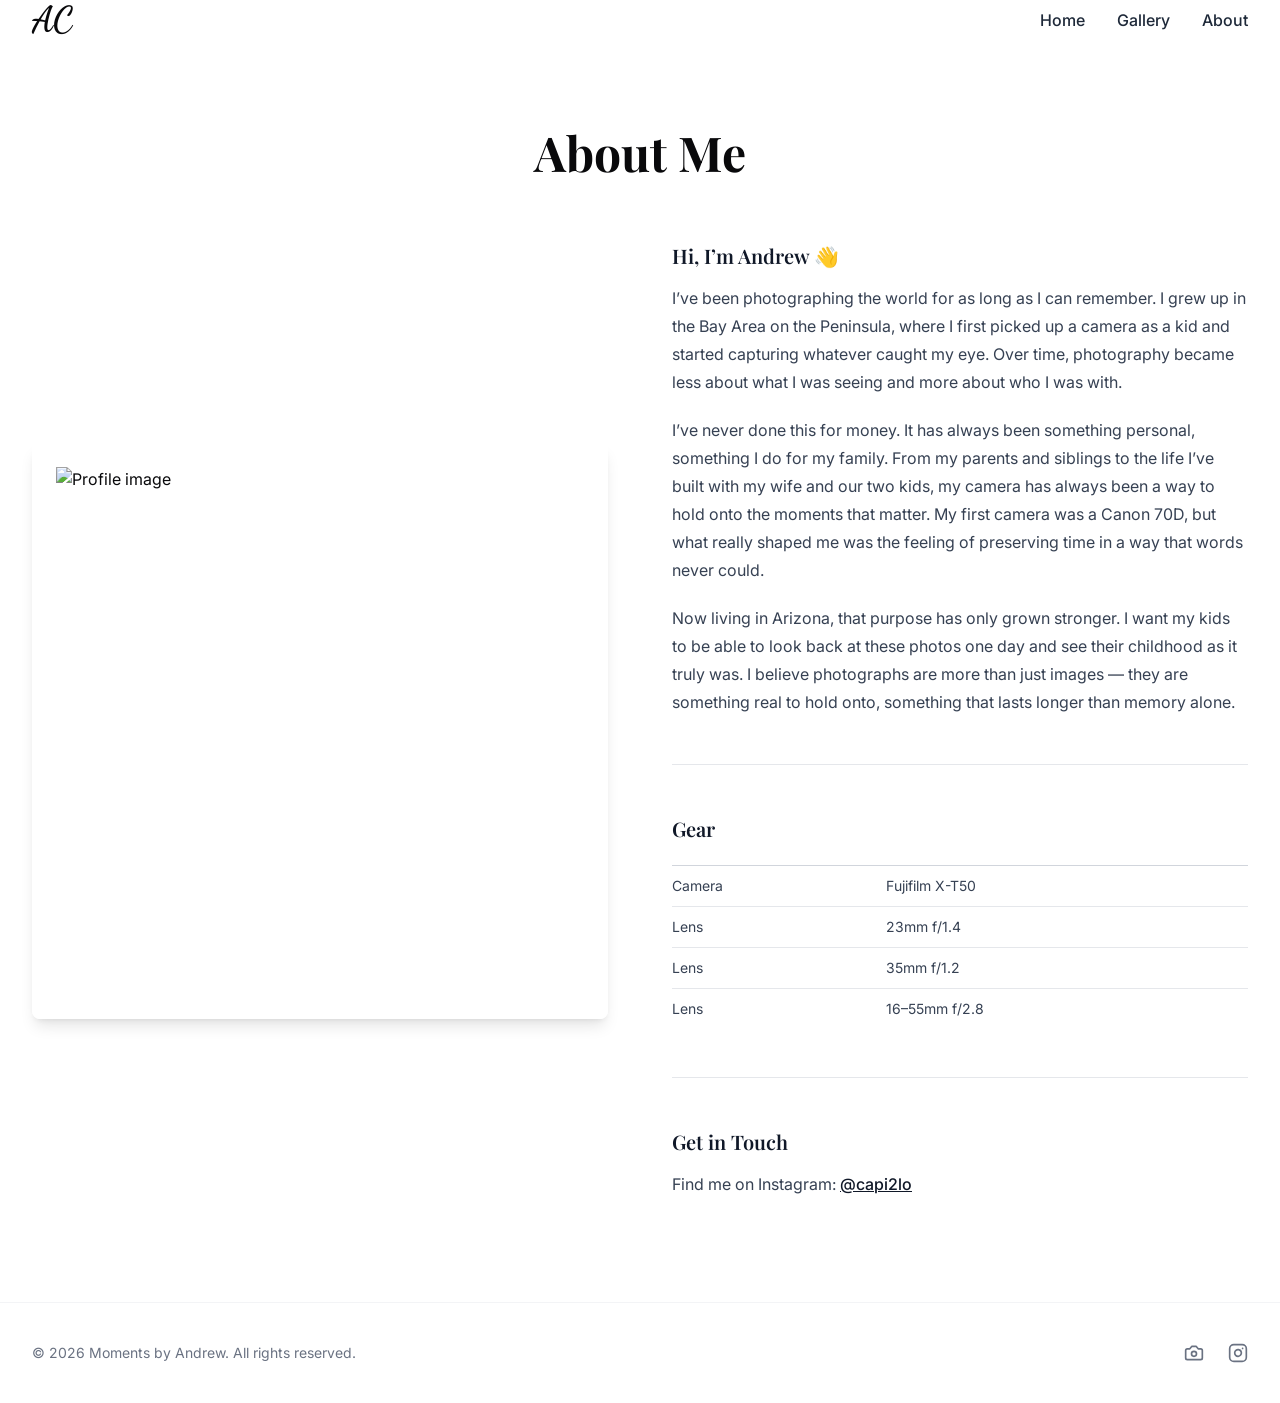
==== commit 6e9db7c0: "Deploying to gh-pages from @ momentsbyandrew/astro-site@1394536d7a10bd5628de41f276937b99624f1a82 🚀" ====
--- a/about/index.html
+++ b/about/index.html
@@ -1,11 +1,37 @@
-<!DOCTYPE html><html lang="en" class="h-full"> <head><meta charset="utf-8"><link rel="icon" type="image/x-icon" href="//favicon.ico"><link rel="preconnect" href="https://fonts.googleapis.com"><link rel="preconnect" href="https://fonts.gstatic.com" crossorigin><link href="https://fonts.googleapis.com/css2?family=Dancing+Script:wght@400;500;600;700&display=swap" rel="stylesheet"><meta name="viewport" content="width=device-width"><meta name="generator" content="Astro v5.8.1"><title>Moments by Andrew</title><link rel="stylesheet" href="/_astro/about.BwCIxoq3.css"></head> <body> <link rel="preconnect" href="https://fonts.googleapis.com"><link rel="preconnect" href="https://fonts.gstatic.com" crossorigin><link href="https://fonts.googleapis.com/css2?family=Dancing+Script:wght@400..700&display=swap" rel="stylesheet"><nav x-data="{ isOpen: false, scrolled: false }" @scroll.window="scrolled = window.scrollY > 50" class="fixed top-0 left-0 w-full z-50 transition-all duration-300" :class="scrolled ? 'py-3 bg-white shadow-sm' : 'py-5 bg-transparent'"> <div class="container mx-auto flex justify-between items-center"> <a href="/" id="logo" class="text-2xl md:text-4xl font-semibold tracking-tight"> AC </a> <!-- Desktop Menu --> <div class="hidden md:flex space-x-8"> <a href="/" class="nav-link relative after:content-[''] after:absolute after:left-0 after:bottom-[-2px] after:h-[2px] after:bg-black after:w-0 hover:after:w-full transition-all"> Home </a><a href="//collections" class="nav-link relative after:content-[''] after:absolute after:left-0 after:bottom-[-2px] after:h-[2px] after:bg-black after:w-0 hover:after:w-full transition-all"> Gallery </a><a href="//about" class="nav-link relative after:content-[''] after:absolute after:left-0 after:bottom-[-2px] after:h-[2px] after:bg-black after:w-0 hover:after:w-full transition-all"> About </a> </div> <!-- Mobile Menu Button --> <button @click="isOpen = !isOpen" class="md:hidden text-gray-800 focus:outline-none"> <svg x-show="!isOpen" class="h-6 w-6" fill="none" viewBox="0 0 24 24" stroke="currentColor"> <path stroke-linecap="round" stroke-linejoin="round" stroke-width="2" d="M4 6h16M4 12h16M4 18h16"></path> </svg> <svg x-show="isOpen" class="h-6 w-6" fill="none" viewBox="0 0 24 24" stroke="currentColor"> <path stroke-linecap="round" stroke-linejoin="round" stroke-width="2" d="M6 18L18 6M6 6l12 12"></path> </svg> </button> </div> <!-- Mobile Menu --> <div x-show="isOpen" class="md:hidden absolute top-full left-0 w-full bg-white shadow-md"> <div class="flex flex-col py-4 px-6 space-y-4"> <a href="/" class="text-lg" @click="isOpen = false"> Home </a><a href="//collections" class="text-lg" @click="isOpen = false"> Gallery </a><a href="//about" class="text-lg" @click="isOpen = false"> About </a> </div> </div> </nav> <main>  <section class="pt-32 pb-20"> <div class="container-custom"> <div class="max-w-2xl mx-auto text-center mb-16"> <h1 class="text-4xl md:text-5xl font-bold mb-4">About Me</h1> </div> <div class="grid grid-cols-1 lg:grid-cols-2 gap-16 items-center"> <div> <img src="//images/profile.webp" alt="Profile image" class="w-full h-auto rounded-lg shadow-lg border-8 my-4 border-white md:p-4" width="720" height="720"> </div> <div class="prose text-gray-700 mb-6"> <h3 id="hi-im-sara-richard">Hi, I’m Sara Richard 👋</h3>
-<p>I’ve been a photographer for over 10 years, focusing primarily on landscape and portrait photography. My journey began
-with a simple point-and-shoot camera while traveling through the mountains of Colorado, which sparked a passion that has
-taken me across the globe.
-My approach to photography centers on finding the extraordinary in ordinary moments. I believe that beauty exists
-everywhere – in urban streets, remote wilderness, and human connections. My goal is to capture these fleeting instances
-in a way that allows viewers to see the world through a different lens.
-When I’m not behind the camera, you can find me hiking in national parks, exploring new cities, or enjoying a cup of
-coffee at local cafés while planning my next photo adventure.</p> </div> </div> </div> </section>  </main> <footer class="py-10 border-t border-gray-100 mt-auto"> <div class="container mx-auto"> <div class="flex flex-col md:flex-row justify-between items-center"> <div class="text-sm font-sans text-gray-500 mb-4 md:mb-0">
+<!DOCTYPE html><html lang="en" class="h-full"> <head><meta charset="utf-8"><link rel="icon" type="image/x-icon" href="//favicon.ico"><link rel="preconnect" href="https://fonts.googleapis.com"><link rel="preconnect" href="https://fonts.gstatic.com" crossorigin><link href="https://fonts.googleapis.com/css2?family=Dancing+Script:wght@400;500;600;700&display=swap" rel="stylesheet"><meta name="viewport" content="width=device-width"><meta name="generator" content="Astro v5.8.1"><title>Moments by Andrew</title><link rel="stylesheet" href="/_astro/about.BwCIxoq3.css"></head> <body> <link rel="preconnect" href="https://fonts.googleapis.com"><link rel="preconnect" href="https://fonts.gstatic.com" crossorigin><link href="https://fonts.googleapis.com/css2?family=Dancing+Script:wght@400..700&display=swap" rel="stylesheet"><nav x-data="{ isOpen: false, scrolled: false }" @scroll.window="scrolled = window.scrollY > 50" class="fixed top-0 left-0 w-full z-50 transition-all duration-300" :class="scrolled ? 'py-3 bg-white shadow-sm' : 'py-5 bg-transparent'"> <div class="container mx-auto flex justify-between items-center"> <a href="/" id="logo" class="text-2xl md:text-4xl font-semibold tracking-tight"> AC </a> <!-- Desktop Menu --> <div class="hidden md:flex space-x-8"> <a href="/" class="nav-link relative after:content-[''] after:absolute after:left-0 after:bottom-[-2px] after:h-[2px] after:bg-black after:w-0 hover:after:w-full transition-all"> Home </a><a href="/collections" class="nav-link relative after:content-[''] after:absolute after:left-0 after:bottom-[-2px] after:h-[2px] after:bg-black after:w-0 hover:after:w-full transition-all"> Gallery </a><a href="/about" class="nav-link relative after:content-[''] after:absolute after:left-0 after:bottom-[-2px] after:h-[2px] after:bg-black after:w-0 hover:after:w-full transition-all"> About </a> </div> <!-- Mobile Menu Button --> <button @click="isOpen = !isOpen" class="md:hidden text-gray-800 focus:outline-none"> <svg x-show="!isOpen" class="h-6 w-6" fill="none" viewBox="0 0 24 24" stroke="currentColor"> <path stroke-linecap="round" stroke-linejoin="round" stroke-width="2" d="M4 6h16M4 12h16M4 18h16"></path> </svg> <svg x-show="isOpen" class="h-6 w-6" fill="none" viewBox="0 0 24 24" stroke="currentColor"> <path stroke-linecap="round" stroke-linejoin="round" stroke-width="2" d="M6 18L18 6M6 6l12 12"></path> </svg> </button> </div> <!-- Mobile Menu --> <div x-show="isOpen" class="md:hidden absolute top-full left-0 w-full bg-white shadow-md"> <div class="flex flex-col py-4 px-6 space-y-4"> <a href="/" class="text-lg" @click="isOpen = false"> Home </a><a href="/collections" class="text-lg" @click="isOpen = false"> Gallery </a><a href="/about" class="text-lg" @click="isOpen = false"> About </a> </div> </div> </nav> <main>  <section class="pt-32 pb-20"> <div class="container-custom"> <div class="max-w-2xl mx-auto text-center mb-16"> <h1 class="text-4xl md:text-5xl font-bold mb-4">About Me</h1> </div> <div class="grid grid-cols-1 lg:grid-cols-2 gap-16 items-center"> <div> <img src="//images/profile.jpg" alt="Profile image" class="w-full h-auto rounded-lg shadow-lg border-8 my-4 border-white md:p-4" width="720" height="720"> </div> <div class="prose text-gray-700 mb-6"> <h3 id="hi-im-andrew">Hi, I’m Andrew 👋</h3>
+<p>I’ve been photographing the world for as long as I can remember. I grew up in the Bay Area on the Peninsula, where I first picked up a camera as a kid and started capturing whatever caught my eye. Over time, photography became less about what I was seeing and more about who I was with.</p>
+<p>I’ve never done this for money. It has always been something personal, something I do for my family. From my parents and siblings to the life I’ve built with my wife and our two kids, my camera has always been a way to hold onto the moments that matter. My first camera was a Canon 70D, but what really shaped me was the feeling of preserving time in a way that words never could.</p>
+<p>Now living in Arizona, that purpose has only grown stronger. I want my kids to be able to look back at these photos one day and see their childhood as it truly was. I believe photographs are more than just images — they are something real to hold onto, something that lasts longer than memory alone.</p>
+<hr>
+<h3 id="gear">Gear</h3>
+
+
+
+
+
+
+
+
+
+
+
+
+
+
+
+
+
+
+
+
+
+
+
+
+
+<table><thead><tr><th></th><th></th></tr></thead><tbody><tr><td>Camera</td><td>Fujifilm X-T50</td></tr><tr><td>Lens</td><td>23mm f/1.4</td></tr><tr><td>Lens</td><td>35mm f/1.2</td></tr><tr><td>Lens</td><td>16–55mm f/2.8</td></tr></tbody></table>
+<hr>
+<h3 id="get-in-touch">Get in Touch</h3>
+<p>Find me on Instagram: <a href="https://www.instagram.com/capi2lo/">@capi2lo</a></p> </div> </div> </div> </section>  </main> <footer class="py-10 border-t border-gray-100 mt-auto"> <div class="container mx-auto"> <div class="flex flex-col md:flex-row justify-between items-center"> <div class="text-sm font-sans text-gray-500 mb-4 md:mb-0">
 © 2026 Moments by Andrew. All rights reserved.
 </div> <div class="flex space-x-6"> <a href="https://momentsbyandrew.com" target="_blank" rel="noopener noreferrer" class="text-gray-500 hover:text-gray-800 transition-colors duration-200" aria-label="Home"> <svg xmlns="http://www.w3.org/2000/svg" stroke-width="2" width="20" height="20" stroke="currentColor" stroke-linecap="round" stroke-linejoin="round" fill="none" viewBox="0 0 24 24" class="lucide lucide-camera">  <path d="M14.5 4h-5L7 7H4a2 2 0 0 0-2 2v9a2 2 0 0 0 2 2h16a2 2 0 0 0 2-2V9a2 2 0 0 0-2-2h-3l-2.5-3z"></path> <circle cx="12" cy="13" r="3"></circle>  </svg> </a><a href="https://www.instagram.com/capi2lo/" target="_blank" rel="noopener noreferrer" class="text-gray-500 hover:text-gray-800 transition-colors duration-200" aria-label="Instagram"> <svg xmlns="http://www.w3.org/2000/svg" stroke-width="2" width="20" height="20" stroke="currentColor" stroke-linecap="round" stroke-linejoin="round" fill="none" viewBox="0 0 24 24" class="lucide lucide-instagram">  <rect width="20" height="20" x="2" y="2" rx="5" ry="5"></rect> <path d="M16 11.37A4 4 0 1 1 12.63 8 4 4 0 0 1 16 11.37z"></path> <line x1="17.5" x2="17.51" y1="6.5" y2="6.5"></line>  </svg> </a> </div> </div> </div> </footer> <script defer src="https://unpkg.com/alpinejs@3.x.x/dist/cdn.min.js"></script></body></html>
